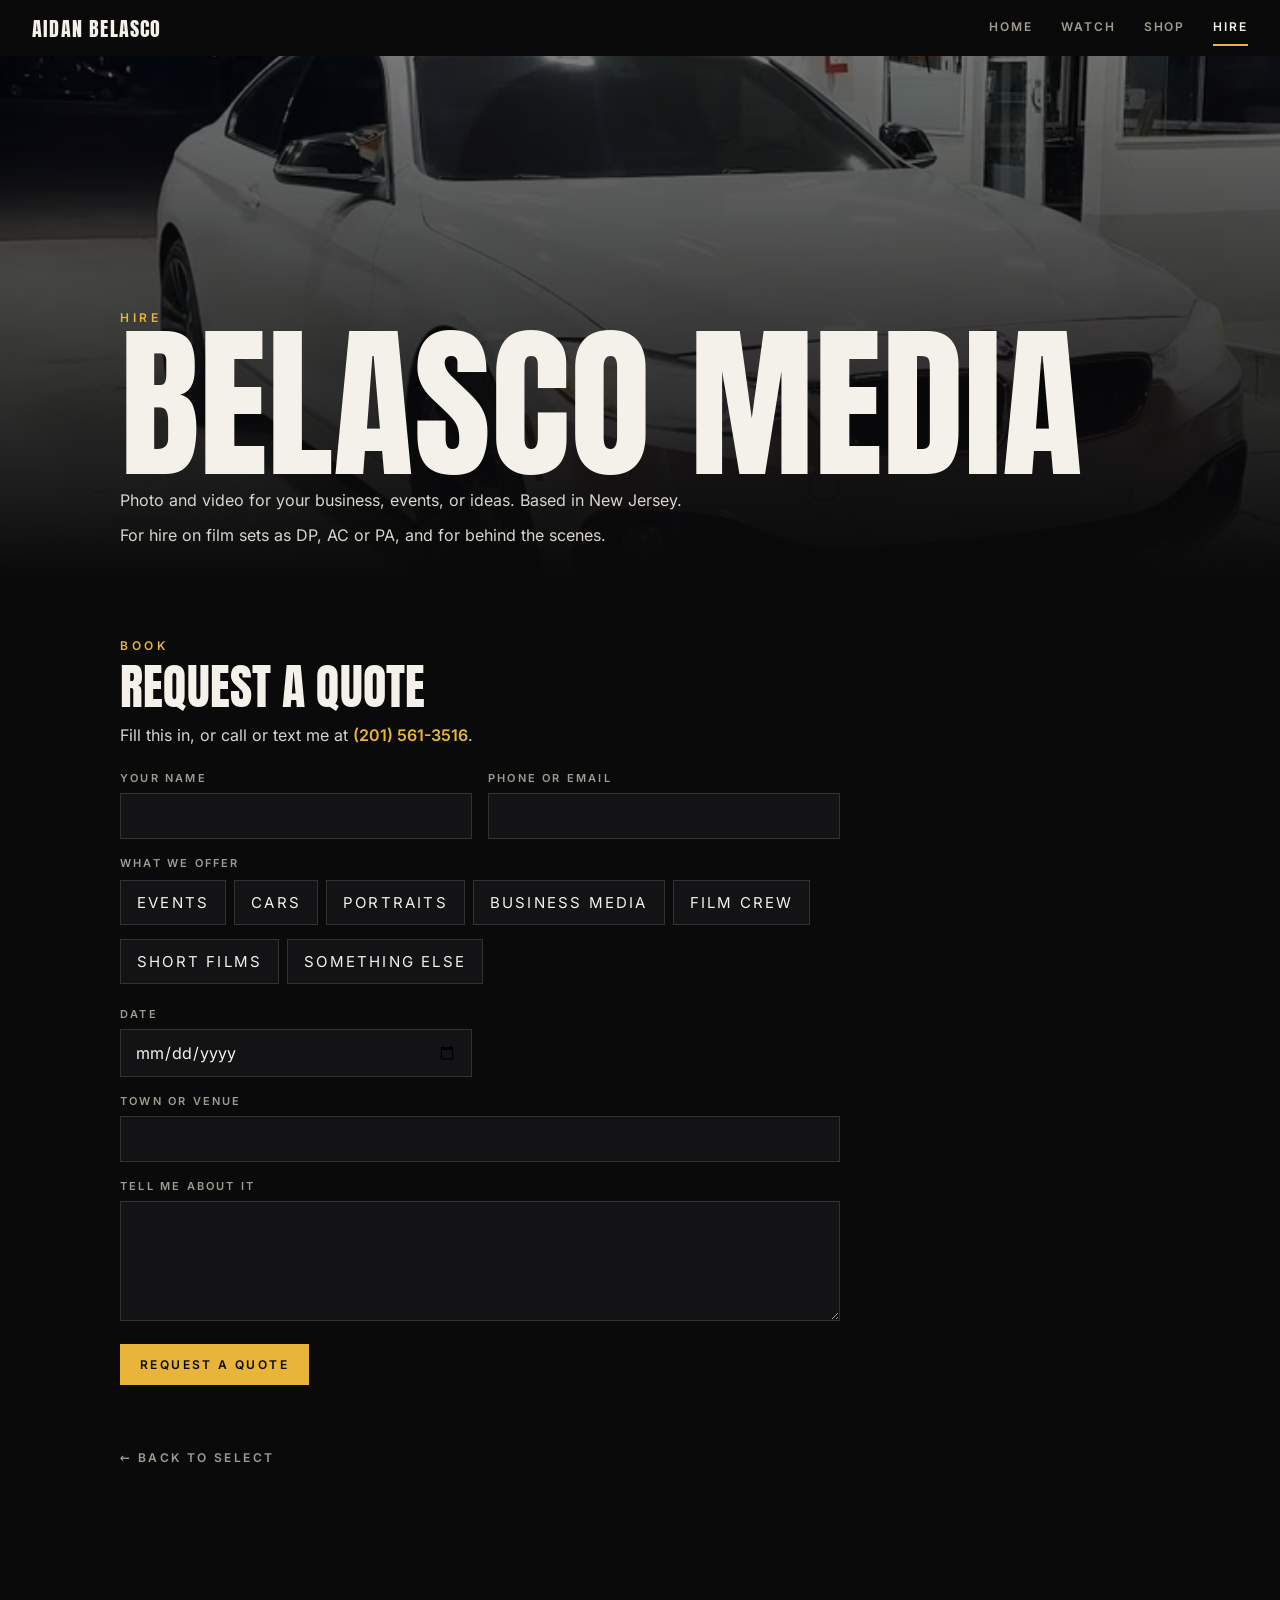
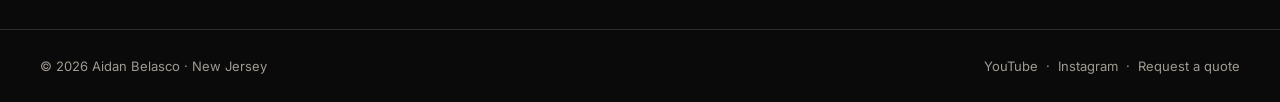
==== hire.html @ 1a504934 "Add the AidanBelasco.com site Watch, Shop and Hire pages with the split-panel home screen, plus a da" ====
<!DOCTYPE html>
<html lang="en">
<head>
<meta charset="utf-8">
<meta name="viewport" content="width=device-width, initial-scale=1">
<title>Hire · Belasco Media</title>
<meta name="description" content="Belasco Media. Event photo and video in New Jersey: quinceañeras, sweet 16s, weddings, parties and local businesses.">
<link rel="preload" href="fonts/anton.woff2" as="font" type="font/woff2" crossorigin>
<link rel="icon" href="data:image/svg+xml,%3Csvg xmlns=%27http://www.w3.org/2000/svg%27 viewBox=%270 0 32 32%27%3E%3Crect width=%2732%27 height=%2732%27 fill=%27%230a0a0b%27/%3E%3Ctext x=%2716%27 y=%2722%27 font-family=%27Arial%27 font-weight=%27700%27 font-size=%2715%27 text-anchor=%27middle%27 fill=%27%23e8b53a%27%3EAB%3C/text%3E%3C/svg%3E">
<link rel="stylesheet" href="css/site.css">
</head>
<body>
<header class="bar">
  <a class="brand" href="index.html">Aidan Belasco</a>
  <nav class="tabs" aria-label="Main"><a href="index.html">Home</a><a href="watch.html">Watch</a><a href="shop.html">Shop</a><a href="hire.html" aria-current="page">Hire</a></nav>
</header>
<main class="page">
  <div class="hero">
    <video src="media/hire.mp4" poster="media/hire.jpg" muted loop playsinline autoplay aria-hidden="true"></video>
    <div class="in"><span class="kicker">Hire</span><h1>Belasco Media</h1>
    <p class="sub wide">Photo and video for your business, events, or ideas. Based in New Jersey.</p>
    <p class="sub">For hire on film sets as DP, AC or PA, and for behind the scenes.</p></div>
  </div>
  <div class="wrap">
    <section id="quote">
      <span class="kicker">Book</span><h2 class="sec">Request a quote</h2>
      <p class="callme" data-phone hidden>Fill this in, or call or text me at <a></a>.</p>
      <form class="quote">
        <div><label for="q-name">Your name</label><input id="q-name" name="name" required autocomplete="name"></div>
        <div><label for="q-contact">Phone or email</label><input id="q-contact" name="contact" required></div>
        <fieldset class="full need">
          <legend>What we offer</legend>
          <div class="chips">
            <label><input type="radio" name="cat" value="Events" required><span>Events</span></label>
            <label><input type="radio" name="cat" value="Cars"><span>Cars</span></label>
            <label><input type="radio" name="cat" value="Portraits"><span>Portraits</span></label>
            <label><input type="radio" name="cat" value="Business media"><span>Business media</span></label>
            <label><input type="radio" name="cat" value="Film crew"><span>Film crew</span></label>
            <label><input type="radio" name="cat" value="Short films"><span>Short films</span></label>
            <label><input type="radio" name="cat" value="Something else"><span>Something else</span></label>
          </div>
        </fieldset>
        <div id="q-kind-wrap" hidden><label for="q-type">Which kind?</label>
          <select id="q-type" name="type"><option value="" selected disabled>Pick one</option></select></div>
        <div><label for="q-date">Date</label><input id="q-date" name="date" type="date"></div>
        <div class="full"><label for="q-place">Town or venue</label><input id="q-place" name="place"></div>
        <div class="full"><label for="q-details">Tell me about it</label><textarea id="q-details" name="details"></textarea></div>
        <div class="full"><button class="btn" type="submit">Request a quote</button></div>
        <p class="sent" role="status"></p>
      </form>
    </section>
    <a class="back" href="index.html">← Back to select</a>
  </div>
</main>
<footer>
  <span>© 2026 Aidan Belasco · New Jersey</span>
  <span><a data-yt href="#">YouTube</a> &nbsp;·&nbsp; <a data-ig href="#">Instagram</a> &nbsp;·&nbsp; <a href="hire.html">Request a quote</a></span>
</footer>
<script src="js/config.js"></script>
<script src="js/site.js"></script>
</body>
</html>
---- css/site.css ----
@font-face{font-family:"Anton";src:url("../fonts/anton.woff2") format("woff2");font-display:swap}
@font-face{font-family:"Inter";font-weight:400;src:url("../fonts/inter-400.woff2") format("woff2");font-display:swap}
@font-face{font-family:"Inter";font-weight:600;src:url("../fonts/inter-600.woff2") format("woff2");font-display:swap}

:root{
  --bg:#0a0a0b; --ink:#f4f1ea; --dim:#a09b91; --line:rgba(244,241,234,.14);
  --gold:#e8b53a; --card:#131315;
  --display:"Anton","Haettenschweiler","Arial Narrow",sans-serif;
  --body:"Inter",system-ui,-apple-system,"Segoe UI",sans-serif;
  --bar:56px;
}
*{box-sizing:border-box;margin:0;padding:0}
html{background:var(--bg);color:var(--ink);font-family:var(--body);-webkit-text-size-adjust:100%}
body{min-height:100vh;min-height:100dvh;line-height:1.55}
a{color:inherit}
img,video{display:block;max-width:100%}
:focus-visible{outline:2px solid var(--gold);outline-offset:3px}

/* ---------- top bar ---------- */
.bar{position:fixed;inset:0 0 auto 0;height:var(--bar);z-index:20;display:flex;align-items:center;
  justify-content:space-between;padding:0 clamp(14px,3vw,32px);
  background:linear-gradient(#0a0a0bee,#0a0a0b00)}
.bar.solid{background:#0a0a0bf2;border-bottom:1px solid var(--line)}
.brand{font-family:var(--display);font-size:20px;letter-spacing:.06em;text-decoration:none;text-transform:uppercase}
.tabs{display:flex;gap:clamp(12px,2.4vw,28px)}
.tabs a{font-size:12px;font-weight:600;letter-spacing:.16em;text-transform:uppercase;text-decoration:none;
  color:var(--dim);padding:8px 0;border-bottom:2px solid transparent}
.tabs a:hover{color:var(--ink)}
.tabs a[aria-current="page"]{color:var(--ink);border-color:var(--gold)}

/* ---------- home: character select ---------- */
.select{display:flex;height:100vh;height:100dvh;width:100%;overflow:hidden;background:#000}
.panel{position:relative;flex:1 1 0;min-width:0;min-height:0;overflow:hidden;text-decoration:none;
  border-left:1px solid #000;transition:flex-grow .55s cubic-bezier(.2,.8,.2,1)}
.panel:first-child{border-left:0}
.panel video,.panel .poster{position:absolute;inset:0;width:100%;height:100%;object-fit:cover}
.panel video{opacity:0;transition:opacity .5s}
.panel video.on{opacity:1}
.panel::after{content:"";position:absolute;inset:0;
  background:linear-gradient(180deg,rgba(0,0,0,.55) 0%,rgba(0,0,0,.15) 35%,rgba(0,0,0,.82) 100%);
  transition:background .5s}
.panel .poster,.panel video{filter:saturate(.55) brightness(.72);transition:filter .5s,transform 1.2s cubic-bezier(.2,.8,.2,1)}
.label{position:absolute;z-index:2;left:0;right:0;bottom:0;padding:clamp(18px,3vw,40px)}
.num{font-size:12px;font-weight:600;letter-spacing:.3em;color:var(--gold)}
.label h2{font-family:var(--display);font-weight:400;text-transform:uppercase;line-height:.9;
  font-size:clamp(54px,9.5vw,150px);letter-spacing:.01em;margin:6px 0 10px}
.label p{font-size:14px;color:#d9d5cc;max-width:30ch}
.enter{display:inline-block;margin-top:16px;font-size:12px;font-weight:600;letter-spacing:.2em;text-transform:uppercase;
  color:#0a0a0b;background:var(--gold);padding:11px 18px;opacity:0;transform:translateY(8px);
  transition:opacity .35s,transform .35s}

.select.has-active .panel{flex-grow:.72}
.select.has-active .panel.active{flex-grow:2.1}
.panel.active .poster,.panel.active video{filter:none;transform:scale(1.04)}
.panel.active::after{background:linear-gradient(180deg,rgba(0,0,0,.4) 0%,rgba(0,0,0,0) 40%,rgba(0,0,0,.78) 100%)}
.panel.active .enter{opacity:1;transform:none}
.hint{position:fixed;z-index:15;top:calc(var(--bar) + 6px);left:0;right:0;text-align:center;pointer-events:none;
  font-size:11px;font-weight:600;letter-spacing:.34em;text-transform:uppercase;color:var(--dim)}

@media (max-width:760px){
  .select{flex-direction:column}
  .panel{border-left:0;border-top:1px solid #000}
  .panel:first-child{border-top:0}
  .label{padding:16px 18px}
  .label h2{font-size:clamp(46px,15vw,84px);margin:2px 0 4px}
  .label p{display:none}
  .panel.active .label p{display:block}
  .enter{margin-top:10px}
  .hint{display:none}
  .select.has-active .panel{flex-grow:.6}
  .select.has-active .panel.active{flex-grow:2.4}
}
@media (prefers-reduced-motion:reduce){
  .panel,.panel video,.panel .poster,.enter{transition:none}
  .panel.active .poster,.panel.active video{transform:none}
}

/* ---------- inner pages ---------- */
.page{padding:calc(var(--bar) + 0px) 0 80px}
.hero{position:relative;height:min(58vh,520px);overflow:hidden;display:flex;align-items:flex-end}
.hero video,.hero img.bg{position:absolute;inset:0;width:100%;height:100%;object-fit:cover;filter:brightness(.6)}
.hero::after{content:"";position:absolute;inset:0;background:linear-gradient(180deg,rgba(10,10,11,.2),var(--bg))}
.hero .in{position:relative;z-index:2;width:100%;max-width:1120px;margin:0 auto;padding:0 clamp(18px,4vw,40px) 28px}
.hero h1{font-family:var(--display);font-weight:400;text-transform:uppercase;line-height:.9;
  font-size:clamp(64px,13vw,170px)}
.hero .sub{color:#d9d5cc;max-width:52ch;font-size:16px;margin-top:10px}
.wrap{max-width:1120px;margin:0 auto;padding:0 clamp(18px,4vw,40px)}
.kicker{font-size:12px;font-weight:600;letter-spacing:.3em;text-transform:uppercase;color:var(--gold)}
h2.sec{font-family:var(--display);font-weight:400;text-transform:uppercase;font-size:clamp(30px,5vw,48px);
  line-height:1;margin:6px 0 18px}
section{margin-top:56px}
.btn{display:inline-block;font-size:12px;font-weight:600;letter-spacing:.2em;text-transform:uppercase;text-decoration:none;
  color:#0a0a0b;background:var(--gold);padding:13px 20px;border:0;cursor:pointer;font-family:var(--body)}
.btn:hover{background:#f3c655}
.btn.ghost{background:transparent;color:var(--ink);border:1px solid var(--line)}
.btn.ghost:hover{border-color:var(--ink);background:transparent}
.back{display:inline-block;margin-top:64px;font-size:12px;font-weight:600;letter-spacing:.2em;text-transform:uppercase;
  color:var(--dim);text-decoration:none}
.back:hover{color:var(--ink)}

/* watch */
.videos{display:grid;grid-template-columns:repeat(auto-fill,minmax(300px,1fr));gap:22px}
.vid{background:var(--card);border:1px solid var(--line)}
.vid .frame{position:relative;aspect-ratio:16/9;background:#000;display:block;width:100%;border:0;cursor:pointer;padding:0}
.vid .frame img{width:100%;height:100%;object-fit:cover}
.vid .frame iframe{position:absolute;inset:0;width:100%;height:100%;border:0}
.vid .play{position:absolute;inset:0;margin:auto;width:64px;height:64px;border-radius:50%;background:var(--gold);
  display:grid;place-items:center}
.vid .play::before{content:"";border-left:18px solid #0a0a0b;border-top:11px solid transparent;border-bottom:11px solid transparent;margin-left:5px}
.vid h3{font-size:16px;font-weight:600;padding:14px 16px 4px}
.vid p{font-size:13px;color:var(--dim);padding:0 16px 16px}
.films{display:grid;grid-template-columns:repeat(auto-fit,minmax(240px,1fr));gap:1px;background:var(--line);border:1px solid var(--line)}
.film{background:var(--bg);padding:22px}
.film .st{font-size:11px;font-weight:600;letter-spacing:.24em;text-transform:uppercase;color:var(--gold)}
.film h3{font-family:var(--display);font-weight:400;text-transform:uppercase;font-size:26px;line-height:1.05;margin:8px 0}
.film p{font-size:14px;color:var(--dim)}

/* shop */
.deal{border:1px solid var(--line);padding:12px 16px;font-size:13px;letter-spacing:.08em;text-transform:uppercase;
  display:inline-block;margin-bottom:26px}
.deal b{color:var(--gold);font-weight:600}
.grid{display:grid;grid-template-columns:repeat(auto-fill,minmax(250px,1fr));gap:22px}
.prod{background:var(--card);border:1px solid var(--line);text-decoration:none;display:flex;flex-direction:column}
.prod .ph{position:relative;aspect-ratio:1;background:#1b1b1e;overflow:hidden}
.prod .ph img{position:absolute;inset:0;width:100%;height:100%;object-fit:cover;transition:opacity .35s}
.prod .ph img.alt{opacity:0}
.prod:hover .ph img.alt,.prod:focus-visible .ph img.alt{opacity:1}
.prod .meta{padding:14px 16px 16px;display:flex;flex-direction:column;gap:4px;flex:1}
.prod .line{font-size:11px;font-weight:600;letter-spacing:.22em;text-transform:uppercase;color:var(--dim)}
.prod h3{font-size:17px;font-weight:600}
.prod .opts{font-size:13px;color:var(--dim)}
.prod .row{display:flex;justify-content:space-between;align-items:center;margin-top:12px}
.prod .price{font-size:16px;font-weight:600}
.prod .go{font-size:11px;font-weight:600;letter-spacing:.2em;text-transform:uppercase;color:#0a0a0b;background:var(--gold);padding:9px 14px}
.note{font-size:13px;color:var(--dim);margin-top:22px;max-width:60ch}

/* hire */
.shoots{display:grid;grid-template-columns:repeat(auto-fit,minmax(200px,1fr));gap:1px;background:var(--line);border:1px solid var(--line)}
.shoots div{background:var(--bg);padding:20px}
.shoots h3{font-family:var(--display);font-weight:400;text-transform:uppercase;font-size:22px;margin-bottom:6px}
.shoots p{font-size:14px;color:var(--dim)}
form.quote{display:grid;grid-template-columns:1fr 1fr;gap:16px;max-width:720px}
form.quote .full{grid-column:1/-1}
form.quote label{display:block;font-size:11px;font-weight:600;letter-spacing:.2em;text-transform:uppercase;color:var(--dim);margin-bottom:6px}
form.quote input,form.quote select,form.quote textarea{width:100%;background:var(--card);border:1px solid var(--line);
  color:var(--ink);font:400 16px var(--body);padding:12px 14px;border-radius:0}
form.quote textarea{min-height:120px;resize:vertical}
form.quote input:focus,form.quote select:focus,form.quote textarea:focus{outline:2px solid var(--gold);outline-offset:0}
.sent{grid-column:1/-1;font-size:14px;color:var(--dim);display:none}
.sent.show{display:block}
.sent a{color:var(--gold)}
@media (max-width:600px){form.quote{grid-template-columns:1fr}}

footer{margin-top:80px;border-top:1px solid var(--line);padding:26px clamp(18px,4vw,40px);
  display:flex;flex-wrap:wrap;gap:14px 28px;justify-content:space-between;font-size:13px;color:var(--dim)}
footer a{text-decoration:none}
footer a:hover{color:var(--ink)}

/* ---------- fit fixes ---------- */
.panel{container-type:inline-size}
.label h2{font-size:clamp(44px,25cqw,150px)}
@media (max-width:760px){
  .bar{background:#0a0a0bf2;border-bottom:1px solid var(--line)}
  .select{height:calc(100vh - var(--bar));height:calc(100dvh - var(--bar));margin-top:var(--bar)}
  .label h2{font-size:clamp(46px,15vw,84px)}
  .select.has-active .panel:not(.active) .label{padding:10px 18px}
  .select.has-active .panel:not(.active) .label h2{font-size:40px;margin:0}
  .select.has-active .panel:not(.active) .num{display:none}
  .brand{font-size:17px}
  .tabs{gap:14px}
  .tabs a{font-size:11px;letter-spacing:.12em}
}
.vid p a{color:var(--dim);text-decoration:none;font-size:12px;font-weight:600;letter-spacing:.16em;text-transform:uppercase}
.vid p a:hover{color:var(--gold)}

/* Watch clip is landscape with Aidan left of centre: keep him in frame when cropped. */
.panel[href="watch.html"] .poster,.panel[href="watch.html"] video,.hero video[src$="watch.mp4"]{object-position:44% 40%}
/* Shop clip is square with the full portrait photo in the middle: favour the top where the print is. */
.panel[href="shop.html"] .poster,.panel[href="shop.html"] video,.hero video[src$="shop.mp4"]{object-position:50% 12%}
.panel[href="shop.html"].active .poster,.panel[href="shop.html"].active video{transform:none}
.callme{color:#d9d5cc;margin:-6px 0 22px;font-size:16px}
.callme a{color:var(--gold);font-weight:600;text-decoration:none;white-space:nowrap}
.callme a:hover{text-decoration:underline}

/* Watch panel: wall of video thumbnails */
.mosaic{position:absolute;top:0;bottom:0;left:50%;width:max(100%,840px);transform:translateX(-50%);
  display:flex;gap:6px;filter:saturate(.55) brightness(.6);transition:filter .5s;background:#000}
.panel.active .mosaic{filter:brightness(.92)}
.reel{flex:1 1 0;min-width:0;display:flex;flex-direction:column;animation:reel 70s linear infinite;animation-play-state:paused}
.reel:nth-child(2){animation-direction:reverse;animation-duration:85s}
.reel img{width:100%;aspect-ratio:16/9;object-fit:cover;margin-bottom:6px;flex:none}
.panel.active .reel{animation-play-state:running}
@keyframes reel{from{transform:translateY(0)}to{transform:translateY(-50%)}}
@media (prefers-reduced-motion:reduce){.reel{animation:none}}

/* Panel labels: centred at the bottom, title then a description of at most two lines. */
.label{text-align:center;padding-left:16px;padding-right:16px}
.label h2{margin:0 0 10px}
.label p{max-width:36ch;margin:0 auto;text-wrap:balance;min-height:calc(2 * 1.55em);display:-webkit-box;-webkit-line-clamp:2;-webkit-box-orient:vertical;overflow:hidden}
.enter{margin-top:12px}
@media (max-width:760px){
  .label,.select.has-active .panel:not(.active) .label{padding-left:14px;padding-right:14px}
  .label h2{margin:0 0 4px}
  .label p{min-height:0;display:none}
  .panel.active .label p{display:-webkit-box}
}

/* Quote form: pick a category first, then a short list for that category */
fieldset.need{border:0;min-width:0}
fieldset.need legend{font-size:11px;font-weight:600;letter-spacing:.2em;text-transform:uppercase;color:var(--dim);margin-bottom:8px;padding:0}
.chips{display:flex;flex-wrap:wrap;gap:8px}
.chips label{margin:0;letter-spacing:0;text-transform:none;cursor:pointer}
.chips input{position:absolute;opacity:0;width:1px;height:1px}
.chips span{display:block;font-size:15px;font-weight:400;color:var(--ink);background:var(--card);border:1px solid var(--line);padding:10px 16px}
.chips label:hover span{border-color:var(--ink)}
.chips input:checked+span{background:var(--gold);border-color:var(--gold);color:#0a0a0b;font-weight:600}
.chips input:focus-visible+span{outline:2px solid var(--gold);outline-offset:2px}
[hidden]{display:none!important}
fieldset.need{padding:0;margin:0}
.chips{max-width:100%}

/* About */
.hero img.bg{object-position:44% 30%}
.bio p{max-width:62ch;font-size:17px;color:#d9d5cc;margin-bottom:14px}
.does{display:grid;grid-template-columns:repeat(auto-fit,minmax(220px,1fr));gap:1px;background:var(--line);border:1px solid var(--line)}
.does a{background:var(--bg);padding:22px;text-decoration:none;display:block}
.does a:hover{background:var(--card)}
.does h3{font-family:var(--display);font-weight:400;text-transform:uppercase;font-size:24px;margin-bottom:6px}
.does p{font-size:14px;color:var(--dim);margin:0}

.chips label{position:relative}
/* A squeezed panel is too narrow for its two-line description: keep the title, hide the lines. */
@container (max-width:280px){.label p{visibility:hidden}}
/* Let a hero grow with a longer description instead of pushing text under the top bar. */
.hero{height:auto;min-height:min(58vh,520px)}
.hero .in{padding-top:90px}
.hero .sub.wide{max-width:none}
@media (min-width:700px){.hero .sub.wide{white-space:nowrap}}
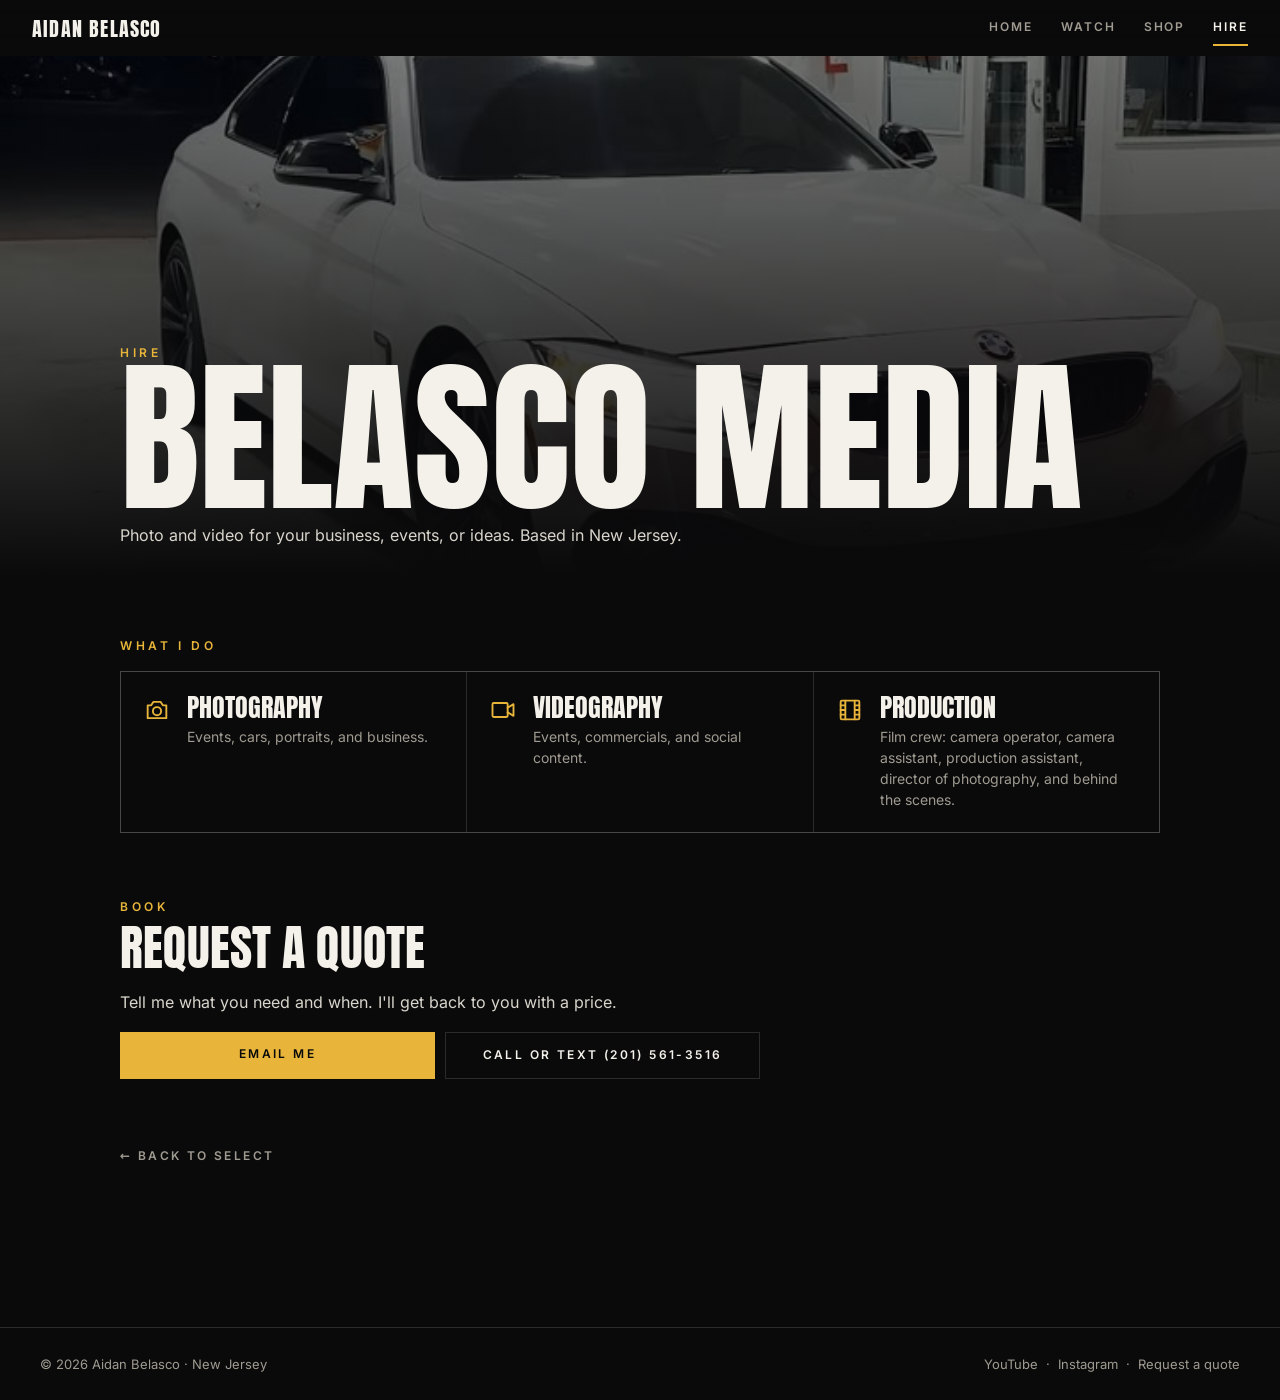
==== commit b552a53b: "Hire tab: What I do + Request a quote (email or call/text) Replaces the quote form with three servic" ====
--- a/hire.html
+++ b/hire.html
@@ -4,7 +4,7 @@
 <meta charset="utf-8">
 <meta name="viewport" content="width=device-width, initial-scale=1">
 <title>Hire · Belasco Media</title>
-<meta name="description" content="Belasco Media. Event photo and video in New Jersey: quinceañeras, sweet 16s, weddings, parties and local businesses.">
+<meta name="description" content="Belasco Media. Photography, videography and production in New Jersey. Request a quote by email, call or text.">
 <link rel="preload" href="fonts/anton.woff2" as="font" type="font/woff2" crossorigin>
 <link rel="icon" href="data:image/svg+xml,%3Csvg xmlns=%27http://www.w3.org/2000/svg%27 viewBox=%270 0 32 32%27%3E%3Crect width=%2732%27 height=%2732%27 fill=%27%230a0a0b%27/%3E%3Ctext x=%2716%27 y=%2722%27 font-family=%27Arial%27 font-weight=%27700%27 font-size=%2715%27 text-anchor=%27middle%27 fill=%27%23e8b53a%27%3EAB%3C/text%3E%3C/svg%3E">
 <link rel="stylesheet" href="css/site.css">
@@ -18,43 +18,32 @@
   <div class="hero">
     <video src="media/hire.mp4" poster="media/hire.jpg" muted loop playsinline autoplay aria-hidden="true"></video>
     <div class="in"><span class="kicker">Hire</span><h1>Belasco Media</h1>
-    <p class="sub wide">Photo and video for your business, events, or ideas. Based in New Jersey.</p>
-    <p class="sub">For hire on film sets as DP, AC or PA, and for behind the scenes.</p></div>
+    <p class="sub wide">Photo and video for your business, events, or ideas. Based in New Jersey.</p></div>
   </div>
   <div class="wrap">
+    <section id="services">
+      <span class="kicker">What I do</span>
+      <div class="svc">
+        <a href="#quote" data-svc="Photography"><svg viewBox="0 0 24 24" aria-hidden="true"><path d="M4 8h3l2-3h6l2 3h3v11H4z"/><circle cx="12" cy="13" r="3.5"/></svg><span><b>Photography</b><small>Events, cars, portraits, and business.</small></span></a>
+        <a href="#quote" data-svc="Videography"><svg viewBox="0 0 24 24" aria-hidden="true"><rect x="3" y="6" width="13" height="12" rx="1"/><path d="M16 10l5-3v10l-5-3"/></svg><span><b>Videography</b><small>Events, commercials, and social content.</small></span></a>
+        <a href="#quote" data-svc="Production"><svg viewBox="0 0 24 24" aria-hidden="true"><rect x="4" y="4" width="16" height="16" rx="1"/><path d="M8 4v16M16 4v16M4 8h4M4 12h4M4 16h4M16 8h4M16 12h4M16 16h4"/></svg><span><b>Production</b><small>Film crew: camera operator, camera assistant, production assistant, director of photography, and behind the scenes.</small></span></a>
+      </div>
+    </section>
     <section id="quote">
       <span class="kicker">Book</span><h2 class="sec">Request a quote</h2>
-      <p class="callme" data-phone hidden>Fill this in, or call or text me at <a></a>.</p>
-      <form class="quote">
-        <div><label for="q-name">Your name</label><input id="q-name" name="name" required autocomplete="name"></div>
-        <div><label for="q-contact">Phone or email</label><input id="q-contact" name="contact" required></div>
-        <fieldset class="full need">
-          <legend>What we offer</legend>
-          <div class="chips">
-            <label><input type="radio" name="cat" value="Events" required><span>Events</span></label>
-            <label><input type="radio" name="cat" value="Cars"><span>Cars</span></label>
-            <label><input type="radio" name="cat" value="Portraits"><span>Portraits</span></label>
-            <label><input type="radio" name="cat" value="Business media"><span>Business media</span></label>
-            <label><input type="radio" name="cat" value="Film crew"><span>Film crew</span></label>
-            <label><input type="radio" name="cat" value="Short films"><span>Short films</span></label>
-            <label><input type="radio" name="cat" value="Something else"><span>Something else</span></label>
-          </div>
-        </fieldset>
-        <div id="q-kind-wrap" hidden><label for="q-type">Which kind?</label>
-          <select id="q-type" name="type"><option value="" selected disabled>Pick one</option></select></div>
-        <div><label for="q-date">Date</label><input id="q-date" name="date" type="date"></div>
-        <div class="full"><label for="q-place">Town or venue</label><input id="q-place" name="place"></div>
-        <div class="full"><label for="q-details">Tell me about it</label><textarea id="q-details" name="details"></textarea></div>
-        <div class="full"><button class="btn" type="submit">Request a quote</button></div>
-        <p class="sent" role="status"></p>
-      </form>
+      <p class="callme">Tell me what you need and when. I'll get back to you with a price.</p>
+      <p class="for" role="status" hidden></p>
+      <div class="ask">
+        <a class="btn" data-mail href="#">Email me</a>
+        <a class="btn ghost" data-tel hidden href="#">Call or text <span></span></a>
+      </div>
     </section>
     <a class="back" href="index.html">← Back to select</a>
   </div>
 </main>
 <footer>
   <span>© 2026 Aidan Belasco · New Jersey</span>
-  <span><a data-yt href="#">YouTube</a> &nbsp;·&nbsp; <a data-ig href="#">Instagram</a> &nbsp;·&nbsp; <a href="hire.html">Request a quote</a></span>
+  <span><a data-yt href="#">YouTube</a> &nbsp;·&nbsp; <a data-ig href="#">Instagram</a> &nbsp;·&nbsp; <a href="hire.html#quote">Request a quote</a></span>
 </footer>
 <script src="js/config.js"></script>
 <script src="js/site.js"></script>
--- a/css/site.css
+++ b/css/site.css
@@ -135,21 +135,6 @@
 .note{font-size:13px;color:var(--dim);margin-top:22px;max-width:60ch}
 
 /* hire */
-.shoots{display:grid;grid-template-columns:repeat(auto-fit,minmax(200px,1fr));gap:1px;background:var(--line);border:1px solid var(--line)}
-.shoots div{background:var(--bg);padding:20px}
-.shoots h3{font-family:var(--display);font-weight:400;text-transform:uppercase;font-size:22px;margin-bottom:6px}
-.shoots p{font-size:14px;color:var(--dim)}
-form.quote{display:grid;grid-template-columns:1fr 1fr;gap:16px;max-width:720px}
-form.quote .full{grid-column:1/-1}
-form.quote label{display:block;font-size:11px;font-weight:600;letter-spacing:.2em;text-transform:uppercase;color:var(--dim);margin-bottom:6px}
-form.quote input,form.quote select,form.quote textarea{width:100%;background:var(--card);border:1px solid var(--line);
-  color:var(--ink);font:400 16px var(--body);padding:12px 14px;border-radius:0}
-form.quote textarea{min-height:120px;resize:vertical}
-form.quote input:focus,form.quote select:focus,form.quote textarea:focus{outline:2px solid var(--gold);outline-offset:0}
-.sent{grid-column:1/-1;font-size:14px;color:var(--dim);display:none}
-.sent.show{display:block}
-.sent a{color:var(--gold)}
-@media (max-width:600px){form.quote{grid-template-columns:1fr}}
 
 footer{margin-top:80px;border-top:1px solid var(--line);padding:26px clamp(18px,4vw,40px);
   display:flex;flex-wrap:wrap;gap:14px 28px;justify-content:space-between;font-size:13px;color:var(--dim)}
@@ -205,19 +190,7 @@
   .panel.active .label p{display:-webkit-box}
 }
 
-/* Quote form: pick a category first, then a short list for that category */
-fieldset.need{border:0;min-width:0}
-fieldset.need legend{font-size:11px;font-weight:600;letter-spacing:.2em;text-transform:uppercase;color:var(--dim);margin-bottom:8px;padding:0}
-.chips{display:flex;flex-wrap:wrap;gap:8px}
-.chips label{margin:0;letter-spacing:0;text-transform:none;cursor:pointer}
-.chips input{position:absolute;opacity:0;width:1px;height:1px}
-.chips span{display:block;font-size:15px;font-weight:400;color:var(--ink);background:var(--card);border:1px solid var(--line);padding:10px 16px}
-.chips label:hover span{border-color:var(--ink)}
-.chips input:checked+span{background:var(--gold);border-color:var(--gold);color:#0a0a0b;font-weight:600}
-.chips input:focus-visible+span{outline:2px solid var(--gold);outline-offset:2px}
 [hidden]{display:none!important}
-fieldset.need{padding:0;margin:0}
-.chips{max-width:100%}
 
 /* About */
 .hero img.bg{object-position:44% 30%}
@@ -228,7 +201,6 @@
 .does h3{font-family:var(--display);font-weight:400;text-transform:uppercase;font-size:24px;margin-bottom:6px}
 .does p{font-size:14px;color:var(--dim);margin:0}
 
-.chips label{position:relative}
 /* A squeezed panel is too narrow for its two-line description: keep the title, hide the lines. */
 @container (max-width:280px){.label p{visibility:hidden}}
 /* Let a hero grow with a longer description instead of pushing text under the top bar. */
@@ -236,3 +208,20 @@
 .hero .in{padding-top:90px}
 .hero .sub.wide{max-width:none}
 @media (min-width:700px){.hero .sub.wide{white-space:nowrap}}
+
+/* Hire: what I do + request a quote */
+.svc{display:grid;grid-template-columns:repeat(auto-fit,minmax(260px,1fr));gap:1px;background:var(--line);border:1px solid var(--line);margin-top:14px}
+.svc a{background:var(--bg);display:flex;gap:16px;align-items:flex-start;padding:22px;text-decoration:none;transition:background .2s}
+.svc a:hover,.svc a.on{background:var(--card)}
+.svc svg{flex:none;width:28px;height:28px;margin-top:2px;fill:none;stroke:var(--gold);stroke-width:1.6;stroke-linejoin:round;stroke-linecap:round}
+.svc b{display:block;font-family:var(--display);font-weight:400;text-transform:uppercase;font-size:26px;line-height:1;margin-bottom:6px}
+.svc small{display:block;font-size:14px;color:var(--dim);line-height:1.5}
+.svc a.on b{color:var(--gold)}
+#quote{scroll-margin:calc(var(--bar) + 20px);padding:4px 0}
+#quote .callme{margin:0 0 18px}
+.for{font-size:13px;font-weight:600;letter-spacing:.14em;text-transform:uppercase;color:var(--gold);margin:-6px 0 16px}
+.ask{display:flex;flex-wrap:wrap;gap:10px;max-width:640px}
+.ask .btn{flex:1 1 240px;text-align:center}
+#quote.flash .sec{animation:flash 1.2s ease}
+@keyframes flash{0%,40%{color:var(--gold)}100%{color:var(--ink)}}
+@media (prefers-reduced-motion:reduce){#quote.flash .sec{animation:none}}
